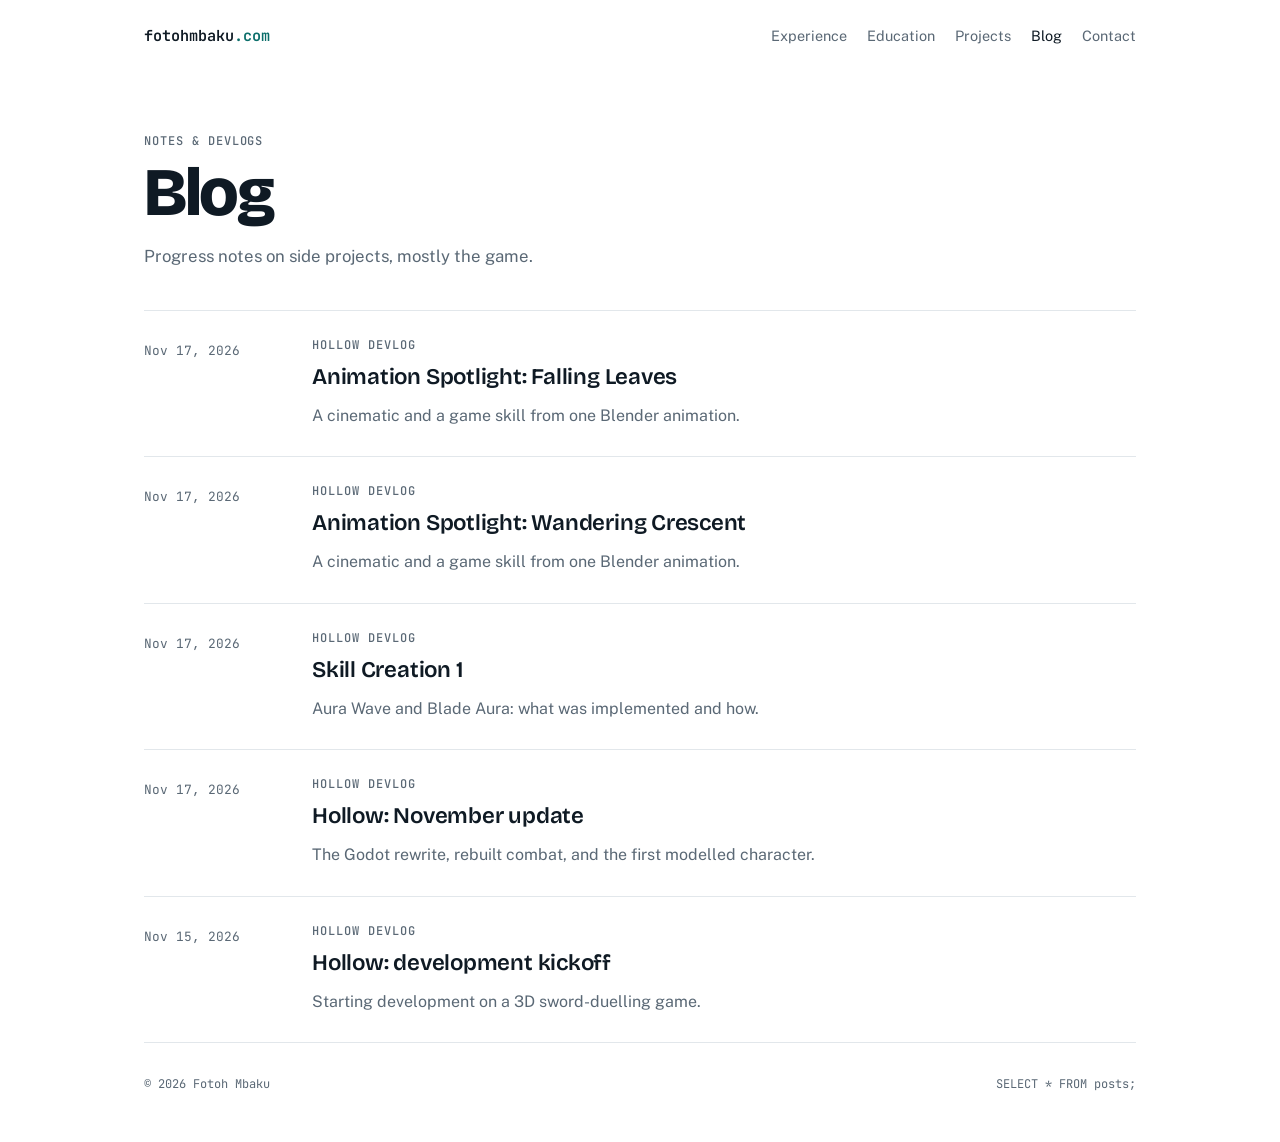
==== blog/index.html @ 0cb9be83 "Add the Animation Spotlight: Falling Leaves post" ====
<!doctype html>
<html lang="en">
<head>
<meta charset="utf-8">
<meta name="viewport" content="width=device-width, initial-scale=1, viewport-fit=cover">
<title>Blog | Fotoh Mbaku</title>
<meta name="description" content="Notes and devlogs by Fotoh Mbaku, including progress on HOLLOW — Path of the Sword.">
<link rel="canonical" href="https://fotohmbaku.com/blog/">
<meta name="author" content="Fotoh Mbaku">
<meta property="og:type" content="website">
<meta property="og:title" content="Blog | Fotoh Mbaku">
<meta property="og:description" content="Notes and devlogs by Fotoh Mbaku.">
<meta property="og:url" content="https://fotohmbaku.com/blog/">
<meta property="og:image" content="https://fotohmbaku.com/blog/share.jpg">
<meta property="og:image:secure_url" content="https://fotohmbaku.com/blog/share.jpg">
<meta property="og:image:type" content="image/jpeg">
<meta property="og:image:width" content="1200">
<meta property="og:image:height" content="630">
<meta property="og:image:alt" content="The Hollow Swordsman, a toon-shaded character from HOLLOW">
<meta property="og:site_name" content="Fotoh Mbaku">
<meta name="twitter:card" content="summary_large_image">
<meta name="twitter:image" content="https://fotohmbaku.com/blog/share.jpg">
<meta name="twitter:image:alt" content="The Hollow Swordsman, a toon-shaded character from HOLLOW">
<link rel="preconnect" href="https://fonts.googleapis.com">
<link rel="preconnect" href="https://fonts.gstatic.com" crossorigin>
<link rel="stylesheet" href="https://fonts.googleapis.com/css2?family=Bricolage+Grotesque:opsz,wght@12..96,400;12..96,600;12..96,800&family=Public+Sans:wght@400;500;600&family=JetBrains+Mono:wght@400;500&display=swap">
<link rel="stylesheet" href="/blog/blog.css">
</head>
<body>
<div class="wrap">
  <header class="top">
    <a class="mark" href="/">fotohmbaku<span>.com</span></a>
    <nav aria-label="Pages">
      <a href="/#experience">Experience</a>
      <a href="/#education">Education</a>
      <a href="/projects/">Projects</a>
      <a href="/blog/" aria-current="page">Blog</a>
      <a href="/#contact">Contact</a>
    </nav>
  </header>

  <section class="intro">
    <div class="label">Notes &amp; devlogs</div>
    <h1>Blog</h1>
    <p>Progress notes on side projects, mostly the game.</p>
  </section>

  <ul class="posts">
    <li>
      <time datetime="2026-11-17">Nov 17, 2026</time>
      <div>
        <div class="label">Hollow devlog</div>
        <h2 style="margin-top:0.5rem"><a href="/blog/falling-leaves/">Animation Spotlight: Falling Leaves</a></h2>
        <p>A cinematic and a game skill from one Blender animation.</p>
      </div>
    </li>
    <li>
      <time datetime="2026-11-17">Nov 17, 2026</time>
      <div>
        <div class="label">Hollow devlog</div>
        <h2 style="margin-top:0.5rem"><a href="/blog/wandering-crescent/">Animation Spotlight: Wandering Crescent</a></h2>
        <p>A cinematic and a game skill from one Blender animation.</p>
      </div>
    </li>
    <li>
      <time datetime="2026-11-17">Nov 17, 2026</time>
      <div>
        <div class="label">Hollow devlog</div>
        <h2 style="margin-top:0.5rem"><a href="/blog/skill-creation-1/">Skill Creation 1</a></h2>
        <p>Aura Wave and Blade Aura: what was implemented and how.</p>
      </div>
    </li>
    <li>
      <time datetime="2026-11-17">Nov 17, 2026</time>
      <div>
        <div class="label">Hollow devlog</div>
        <h2 style="margin-top:0.5rem"><a href="/blog/hollow-devlog-rebuilding-the-sword/">Hollow: November update</a></h2>
        <p>The Godot rewrite, rebuilt combat, and the first modelled character.</p>
      </div>
    </li>
    <li>
      <time datetime="2026-11-15">Nov 15, 2026</time>
      <div>
        <div class="label">Hollow devlog</div>
        <h2 style="margin-top:0.5rem"><a href="/blog/hollow-development-kickoff/">Hollow: development kickoff</a></h2>
        <p>Starting development on a 3D sword-duelling game.</p>
      </div>
    </li>
  </ul>

  <footer>
    <span>© <span id="yr">2026</span> Fotoh Mbaku</span>
    <span>SELECT * FROM posts;</span>
  </footer>
</div>
<script>document.getElementById("yr").textContent = new Date().getFullYear();</script>
</body>
</html>
---- blog/blog.css ----
/* Shared by the blog index and posts: the same tokens and header as the rest of the site (white theme only). */
:root {
  --bg: #ffffff;
  --surface: #ffffff;
  --fg: #0f1a24;
  --muted: #5a6875;
  --line: #e2e7eb;
  --accent: #0b6e6a;
  --accent-soft: #d3ebe8;
  color-scheme: light;
  --font-display: "Bricolage Grotesque", "Avenir Next", "Segoe UI", sans-serif;
  --font-body: "Public Sans", "Helvetica Neue", Arial, sans-serif;
  --font-mono: "JetBrains Mono", ui-monospace, "SF Mono", Menlo, monospace;
}
* { box-sizing: border-box; }
body { margin: 0; background: var(--bg); color: var(--fg); font: 400 1rem/1.6 var(--font-body); -webkit-font-smoothing: antialiased; }
img, video { max-width: 100%; }
.wrap {
  max-width: 64rem; margin: 0 auto;
  padding-left: max(16px, env(safe-area-inset-left, 0px));
  padding-right: max(16px, env(safe-area-inset-right, 0px));
}
a { color: var(--accent); text-underline-offset: 3px; }
a:focus-visible { outline: 2px solid var(--accent); outline-offset: 3px; border-radius: 4px; }
h1, h2, h3 { font-family: var(--font-display); text-wrap: balance; margin: 0; }
.label { font: 500 0.75rem/1 var(--font-mono); letter-spacing: 0.08em; text-transform: uppercase; color: var(--muted); }

/* Header */
.top { padding-block: 1.5rem; display: flex; justify-content: space-between; align-items: center; gap: 1rem; flex-wrap: wrap; }
.mark { font: 600 0.95rem/1 var(--font-mono); color: var(--fg); text-decoration: none; }
.mark span { color: var(--accent); }
.top nav { display: flex; gap: 1.25rem; flex-wrap: wrap; }
.top nav a { color: var(--muted); text-decoration: none; font-size: 0.9rem; }
.top nav a:hover, .top nav a[aria-current="page"] { color: var(--fg); }

.intro { padding-block: clamp(2rem, 6vw, 4rem) clamp(1.5rem, 4vw, 2.5rem); border-bottom: 1px solid var(--line); }
.intro h1 { font-size: clamp(2.5rem, 7vw, 4.25rem); font-weight: 800; line-height: 1; letter-spacing: -0.035em; margin-top: 0.75rem; }
.intro p { max-width: 38rem; color: var(--muted); margin: 1rem 0 0; font-size: 1.05rem; }

/* Index: list of posts */
.posts { list-style: none; margin: 0; padding: 0; }
.posts li { display: grid; grid-template-columns: 9rem minmax(0, 1fr); gap: 1.5rem; padding-block: 1.75rem; border-bottom: 1px solid var(--line); }
.posts time { font: 400 0.8rem/1.9 var(--font-mono); color: var(--muted); font-variant-numeric: tabular-nums; }
.posts h2 { font-size: 1.4rem; font-weight: 600; letter-spacing: -0.01em; }
.posts h2 a { color: var(--fg); text-decoration: none; }
.posts h2 a:hover { color: var(--accent); }
.posts p { margin: 0.5rem 0 0; color: var(--muted); max-width: 40rem; }

/* Post */
.post-head { padding-block: clamp(2rem, 6vw, 4rem) clamp(1.5rem, 4vw, 2.5rem); border-bottom: 1px solid var(--line); }
.post-head h1 { font-size: clamp(2.1rem, 6vw, 3.5rem); font-weight: 800; line-height: 1.05; letter-spacing: -0.03em; margin-top: 0.75rem; max-width: 46rem; }
.post-head .dek { max-width: 40rem; color: var(--muted); margin: 1rem 0 0; font-size: 1.1rem; }
.post-head .meta { margin-top: 1.25rem; font: 400 0.8rem/1.5 var(--font-mono); color: var(--muted); }
.prose { max-width: 42rem; padding-block: 2rem 3rem; font-size: 1.05rem; }
.prose h2 { font-size: clamp(1.4rem, 3vw, 1.75rem); font-weight: 600; letter-spacing: -0.015em; margin: 2.75rem 0 0; }
.prose p, .prose ul { margin: 1rem 0 0; }
.prose li + li { margin-top: 0.4rem; }
.prose b { font-weight: 600; }
.media { margin: 2rem 0 0; }
.media video, .media img { display: block; width: 100%; height: auto; border-radius: 14px; border: 1px solid var(--line); background: #f5f0e8; }
.media.narrow { max-width: 22rem; }
.media figcaption { margin-top: 0.6rem; color: var(--muted); font: 400 0.75rem/1.5 var(--font-mono); }
.post-foot { border-top: 1px solid var(--line); padding-block: 1.5rem; display: flex; gap: 1.25rem; flex-wrap: wrap; font-size: 0.95rem; }

footer { padding-block: 2rem 3rem; color: var(--muted); font: 400 0.75rem/1.6 var(--font-mono); display: flex; justify-content: space-between; gap: 1rem; flex-wrap: wrap; }

@media (max-width: 720px) {
  .posts li { grid-template-columns: 1fr; gap: 0.25rem; }
}
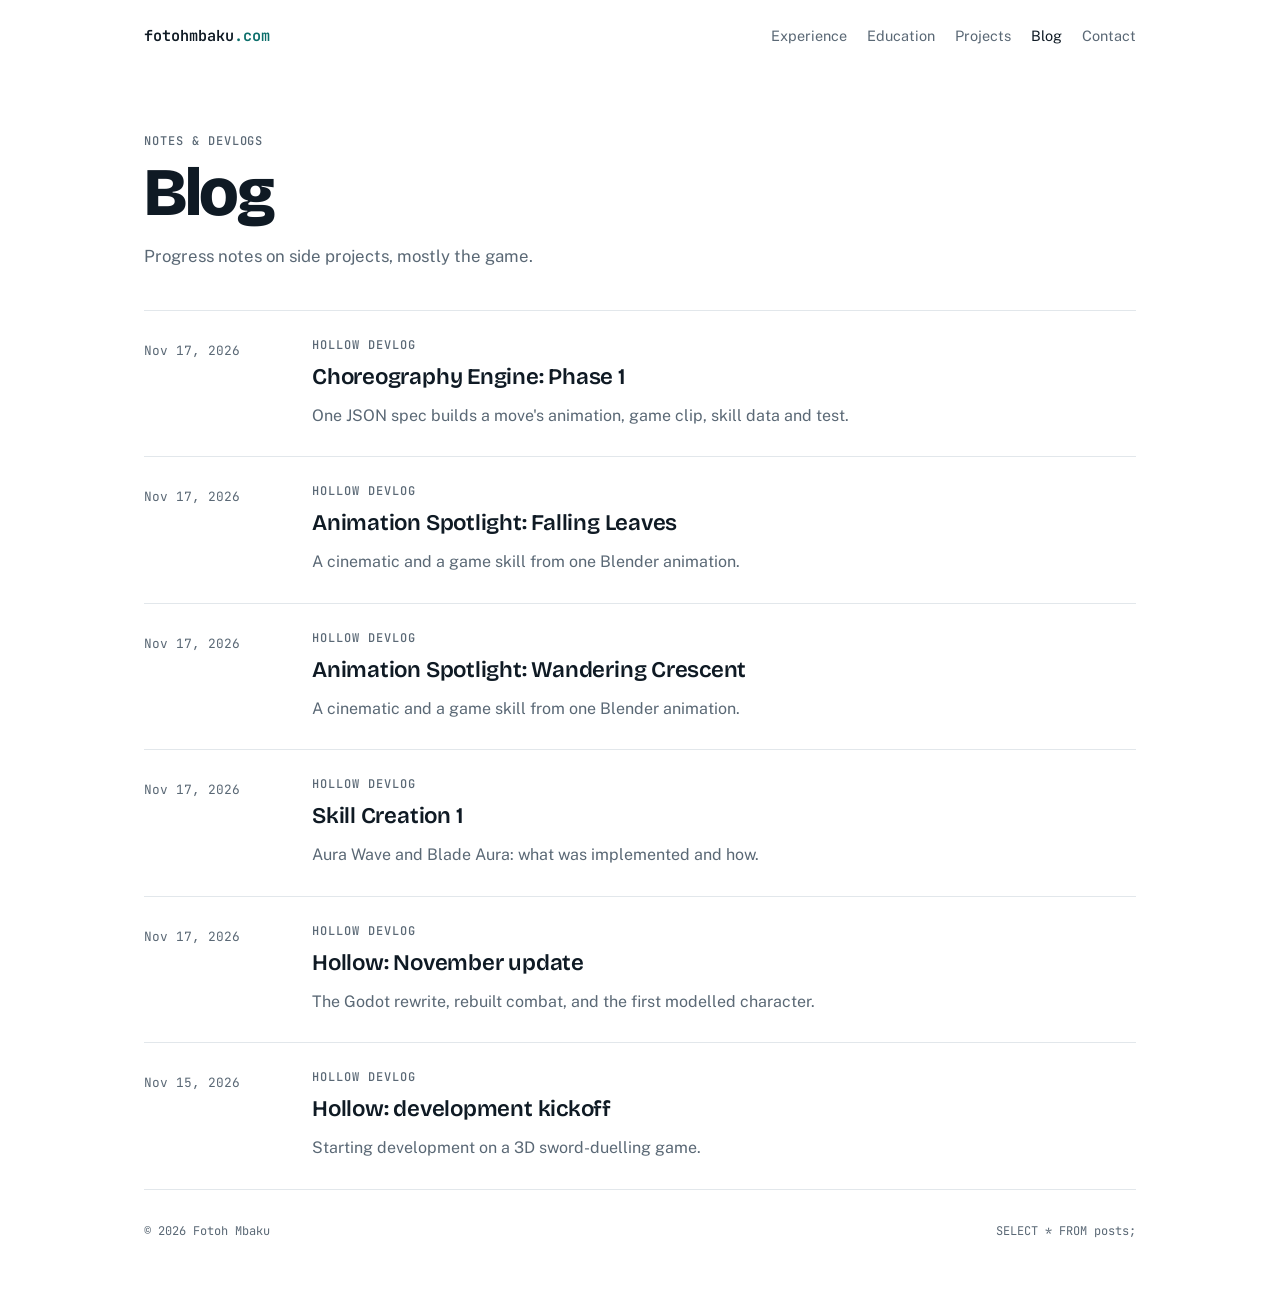
==== commit 76b8d4d7: "Add the Choreography Engine: Phase 1 post" ====
--- a/blog/index.html
+++ b/blog/index.html
@@ -50,6 +50,14 @@
       <time datetime="2026-11-17">Nov 17, 2026</time>
       <div>
         <div class="label">Hollow devlog</div>
+        <h2 style="margin-top:0.5rem"><a href="/blog/choreography-engine-1/">Choreography Engine: Phase 1</a></h2>
+        <p>One JSON spec builds a move's animation, game clip, skill data and test.</p>
+      </div>
+    </li>
+    <li>
+      <time datetime="2026-11-17">Nov 17, 2026</time>
+      <div>
+        <div class="label">Hollow devlog</div>
         <h2 style="margin-top:0.5rem"><a href="/blog/falling-leaves/">Animation Spotlight: Falling Leaves</a></h2>
         <p>A cinematic and a game skill from one Blender animation.</p>
       </div>
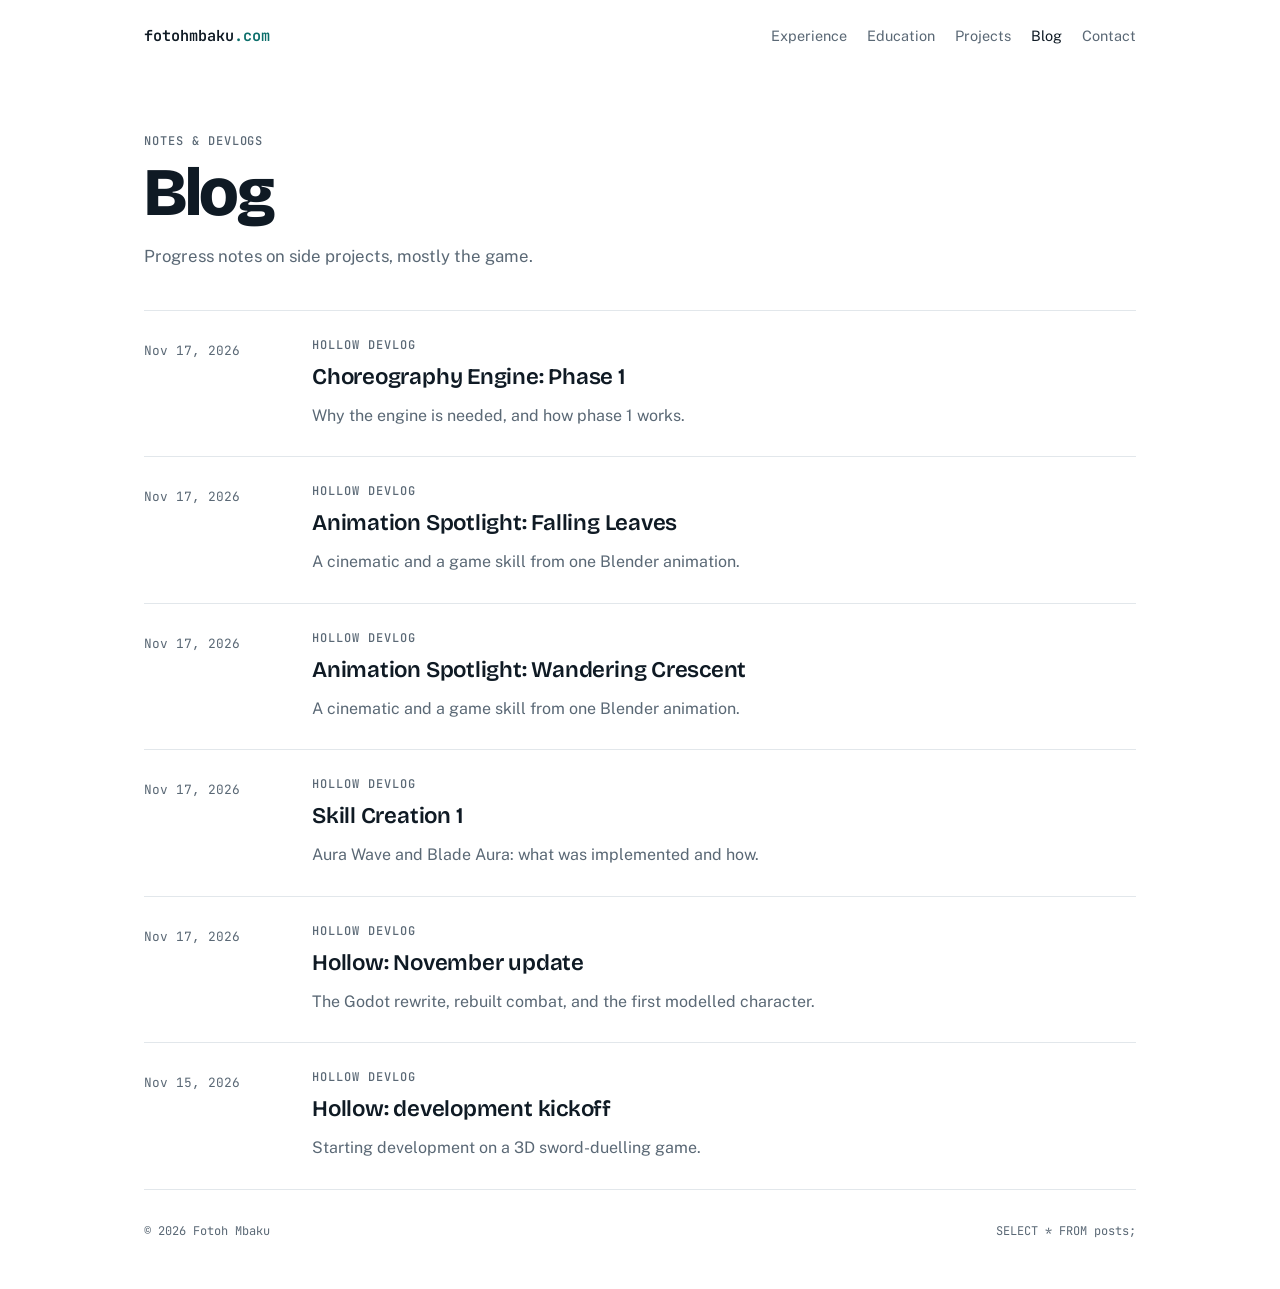
==== commit f0843419: "Restructure the Choreography Engine post: why, then how" ====
--- a/blog/index.html
+++ b/blog/index.html
@@ -51,7 +51,7 @@
       <div>
         <div class="label">Hollow devlog</div>
         <h2 style="margin-top:0.5rem"><a href="/blog/choreography-engine-1/">Choreography Engine: Phase 1</a></h2>
-        <p>One JSON spec builds a move's animation, game clip, skill data and test.</p>
+        <p>Why the engine is needed, and how phase 1 works.</p>
       </div>
     </li>
     <li>
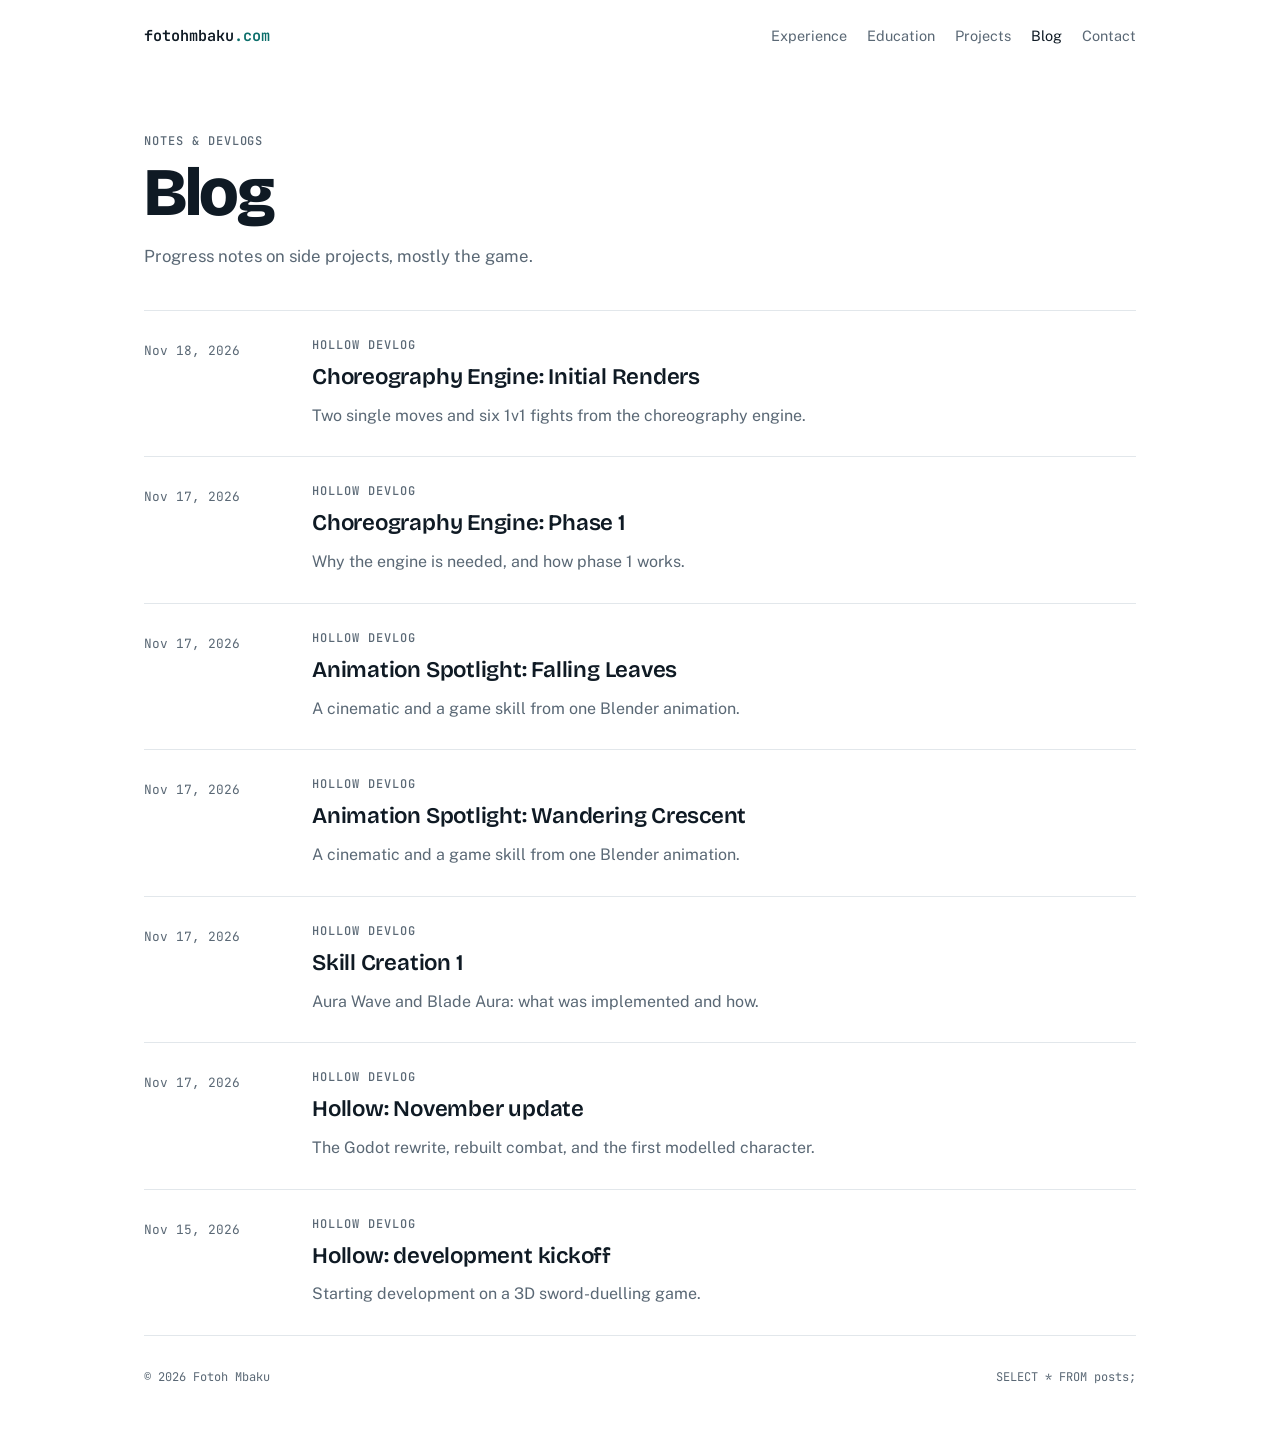
==== commit 74f97e8a: "Add the Choreography Engine: Initial Renders post" ====
--- a/blog/index.html
+++ b/blog/index.html
@@ -46,6 +46,14 @@
   </section>
 
   <ul class="posts">
+    <li>
+      <time datetime="2026-11-18">Nov 18, 2026</time>
+      <div>
+        <div class="label">Hollow devlog</div>
+        <h2 style="margin-top:0.5rem"><a href="/blog/choreography-initial-renders/">Choreography Engine: Initial Renders</a></h2>
+        <p>Two single moves and six 1v1 fights from the choreography engine.</p>
+      </div>
+    </li>
     <li>
       <time datetime="2026-11-17">Nov 17, 2026</time>
       <div>
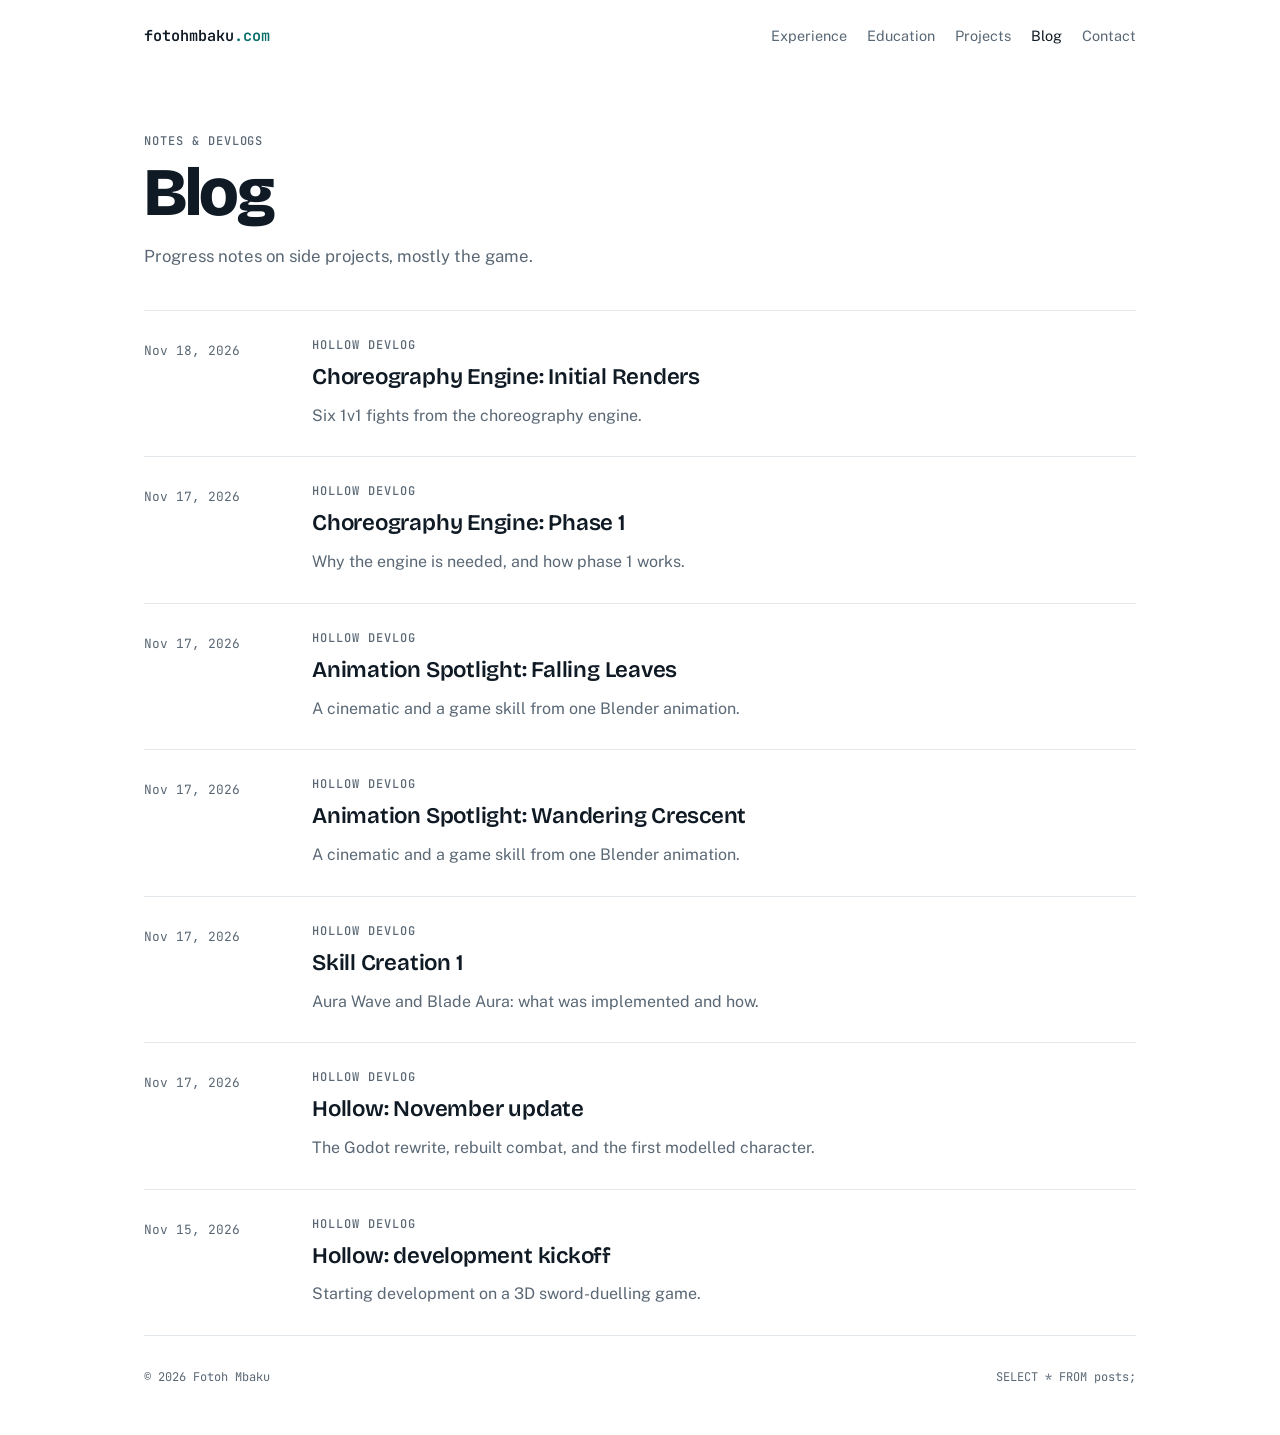
==== commit 616f6fa7: "Drop the Descending Heron and Crossing Rain videos from Initial Renders" ====
--- a/blog/index.html
+++ b/blog/index.html
@@ -51,7 +51,7 @@
       <div>
         <div class="label">Hollow devlog</div>
         <h2 style="margin-top:0.5rem"><a href="/blog/choreography-initial-renders/">Choreography Engine: Initial Renders</a></h2>
-        <p>Two single moves and six 1v1 fights from the choreography engine.</p>
+        <p>Six 1v1 fights from the choreography engine.</p>
       </div>
     </li>
     <li>
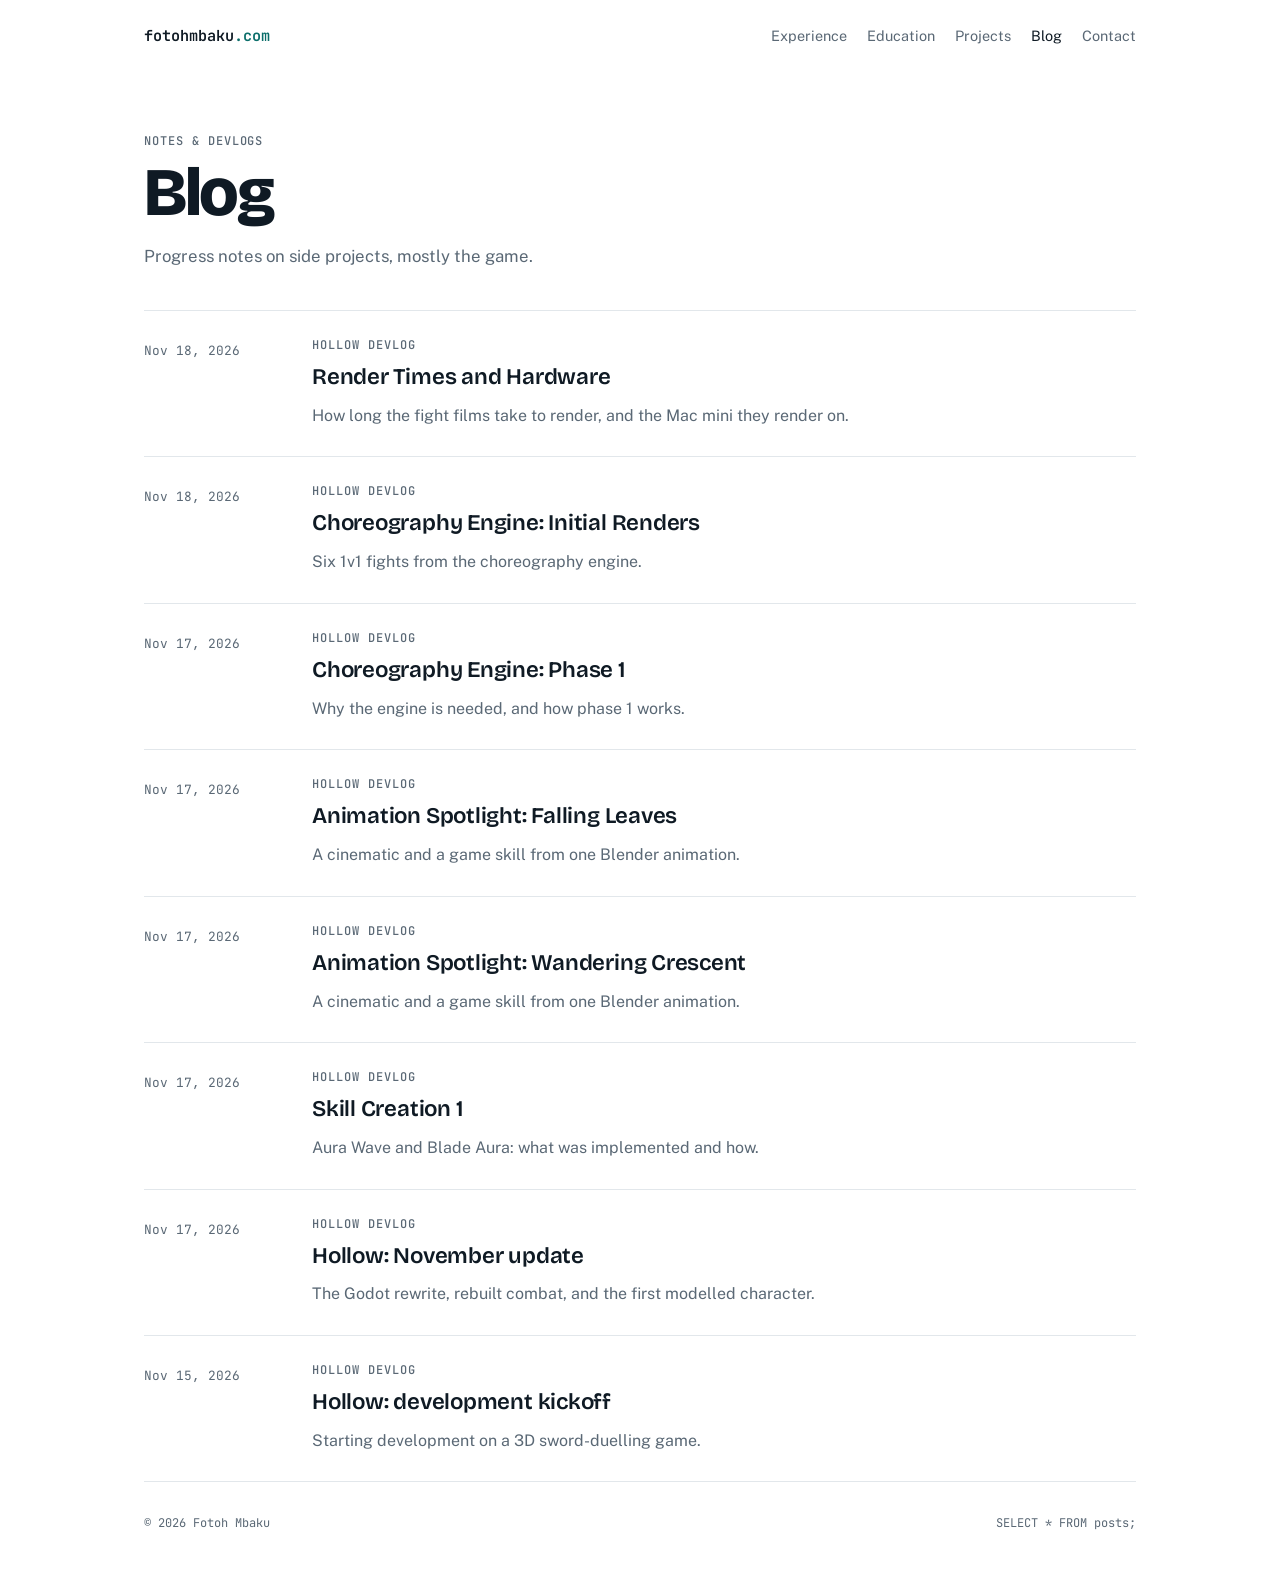
==== commit 6d6f604a: "Add the Render Times and Hardware post" ====
--- a/blog/index.html
+++ b/blog/index.html
@@ -46,6 +46,14 @@
   </section>
 
   <ul class="posts">
+    <li>
+      <time datetime="2026-11-18">Nov 18, 2026</time>
+      <div>
+        <div class="label">Hollow devlog</div>
+        <h2 style="margin-top:0.5rem"><a href="/blog/render-times/">Render Times and Hardware</a></h2>
+        <p>How long the fight films take to render, and the Mac mini they render on.</p>
+      </div>
+    </li>
     <li>
       <time datetime="2026-11-18">Nov 18, 2026</time>
       <div>
--- a/blog/blog.css
+++ b/blog/blog.css
@@ -67,3 +67,11 @@
 @media (max-width: 720px) {
   .posts li { grid-template-columns: 1fr; gap: 0.25rem; }
 }
+
+/* Tables in posts */
+.prose .table { overflow-x: auto; margin-top: 1rem; border: 1px solid var(--line); border-radius: 10px; }
+.prose table { border-collapse: collapse; width: 100%; font-size: 0.95rem; }
+.prose th, .prose td { padding: 0.5rem 0.75rem; text-align: left; border-bottom: 1px solid var(--line); }
+.prose tbody tr:last-child th, .prose tbody tr:last-child td { border-bottom: 0; }
+.prose thead th { font: 500 0.72rem/1.3 var(--font-mono); letter-spacing: 0.04em; text-transform: uppercase; color: var(--muted); }
+.prose td { font-variant-numeric: tabular-nums; }
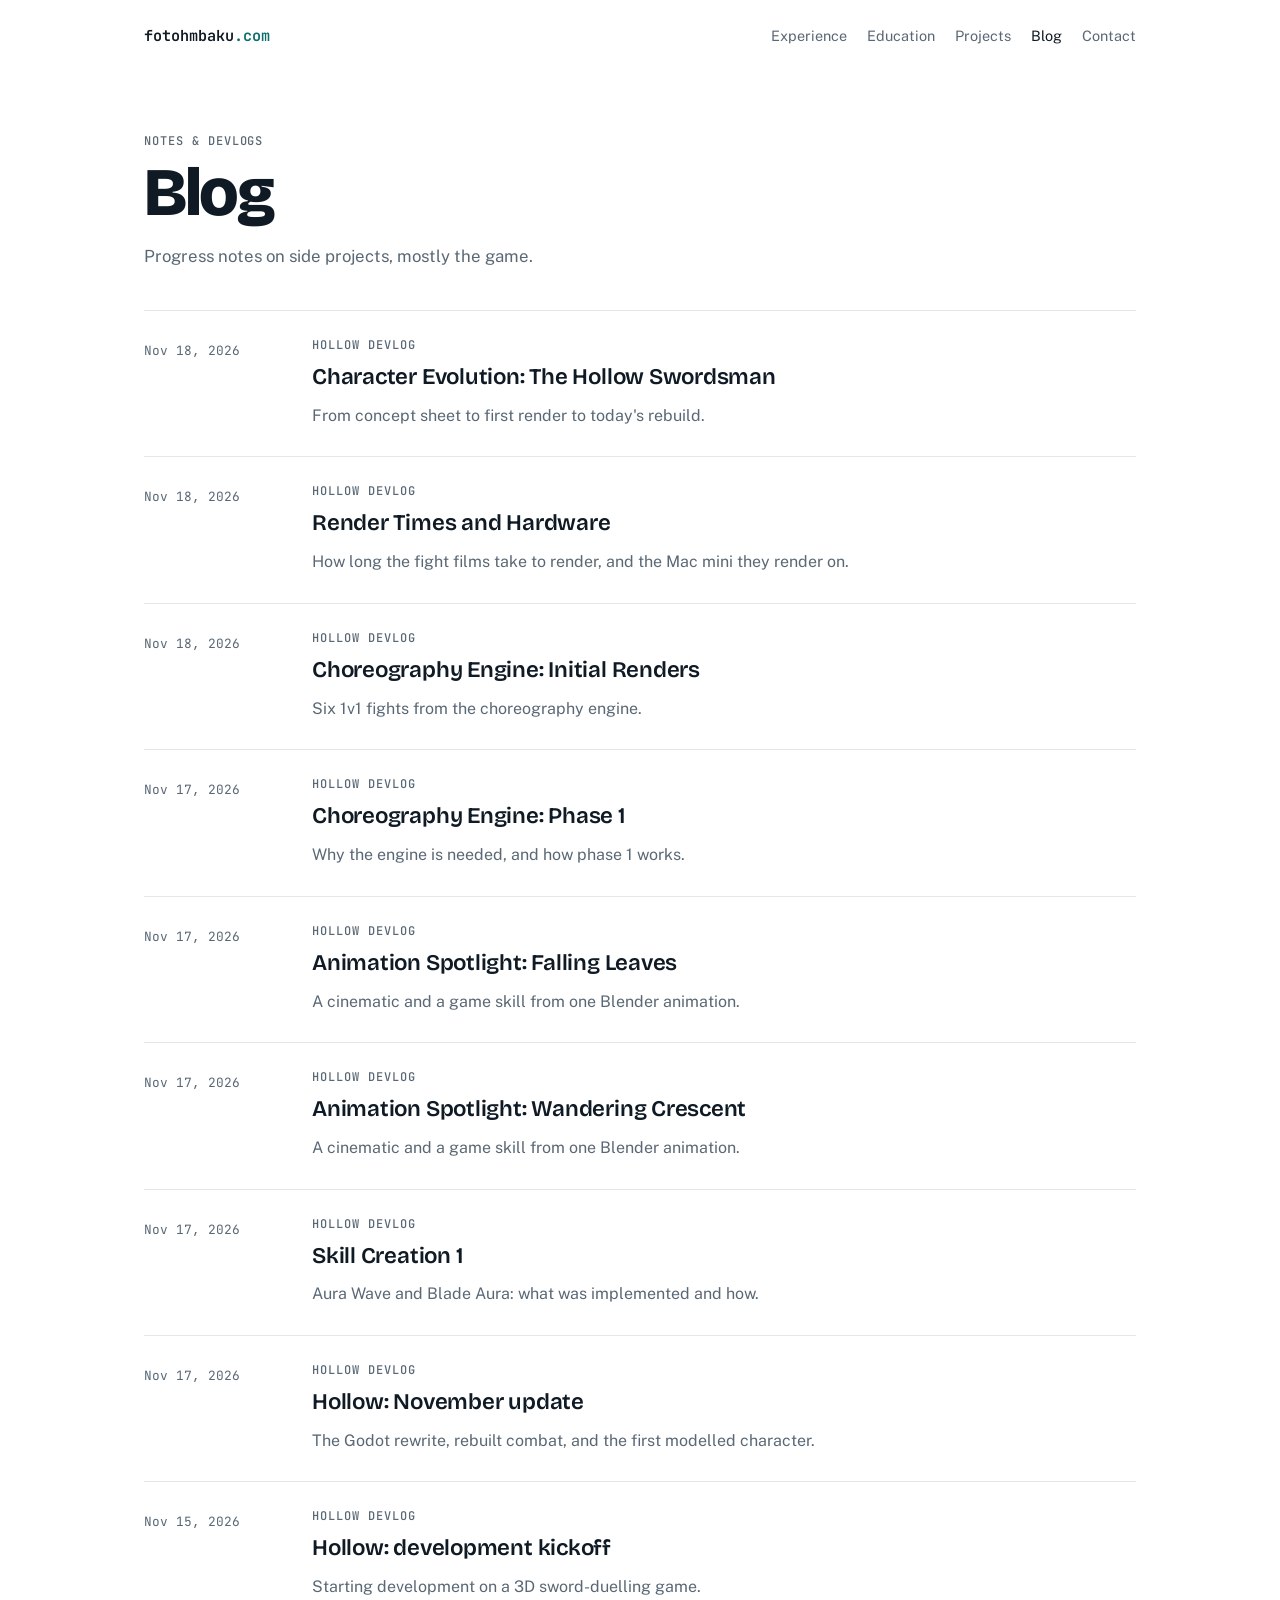
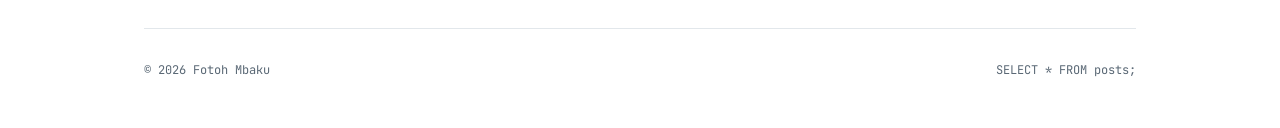
==== commit c8e4b888: "Add the Character Evolution: The Hollow Swordsman post" ====
--- a/blog/index.html
+++ b/blog/index.html
@@ -46,6 +46,14 @@
   </section>
 
   <ul class="posts">
+    <li>
+      <time datetime="2026-11-18">Nov 18, 2026</time>
+      <div>
+        <div class="label">Hollow devlog</div>
+        <h2 style="margin-top:0.5rem"><a href="/blog/swordsman-evolution/">Character Evolution: The Hollow Swordsman</a></h2>
+        <p>From concept sheet to first render to today's rebuild.</p>
+      </div>
+    </li>
     <li>
       <time datetime="2026-11-18">Nov 18, 2026</time>
       <div>
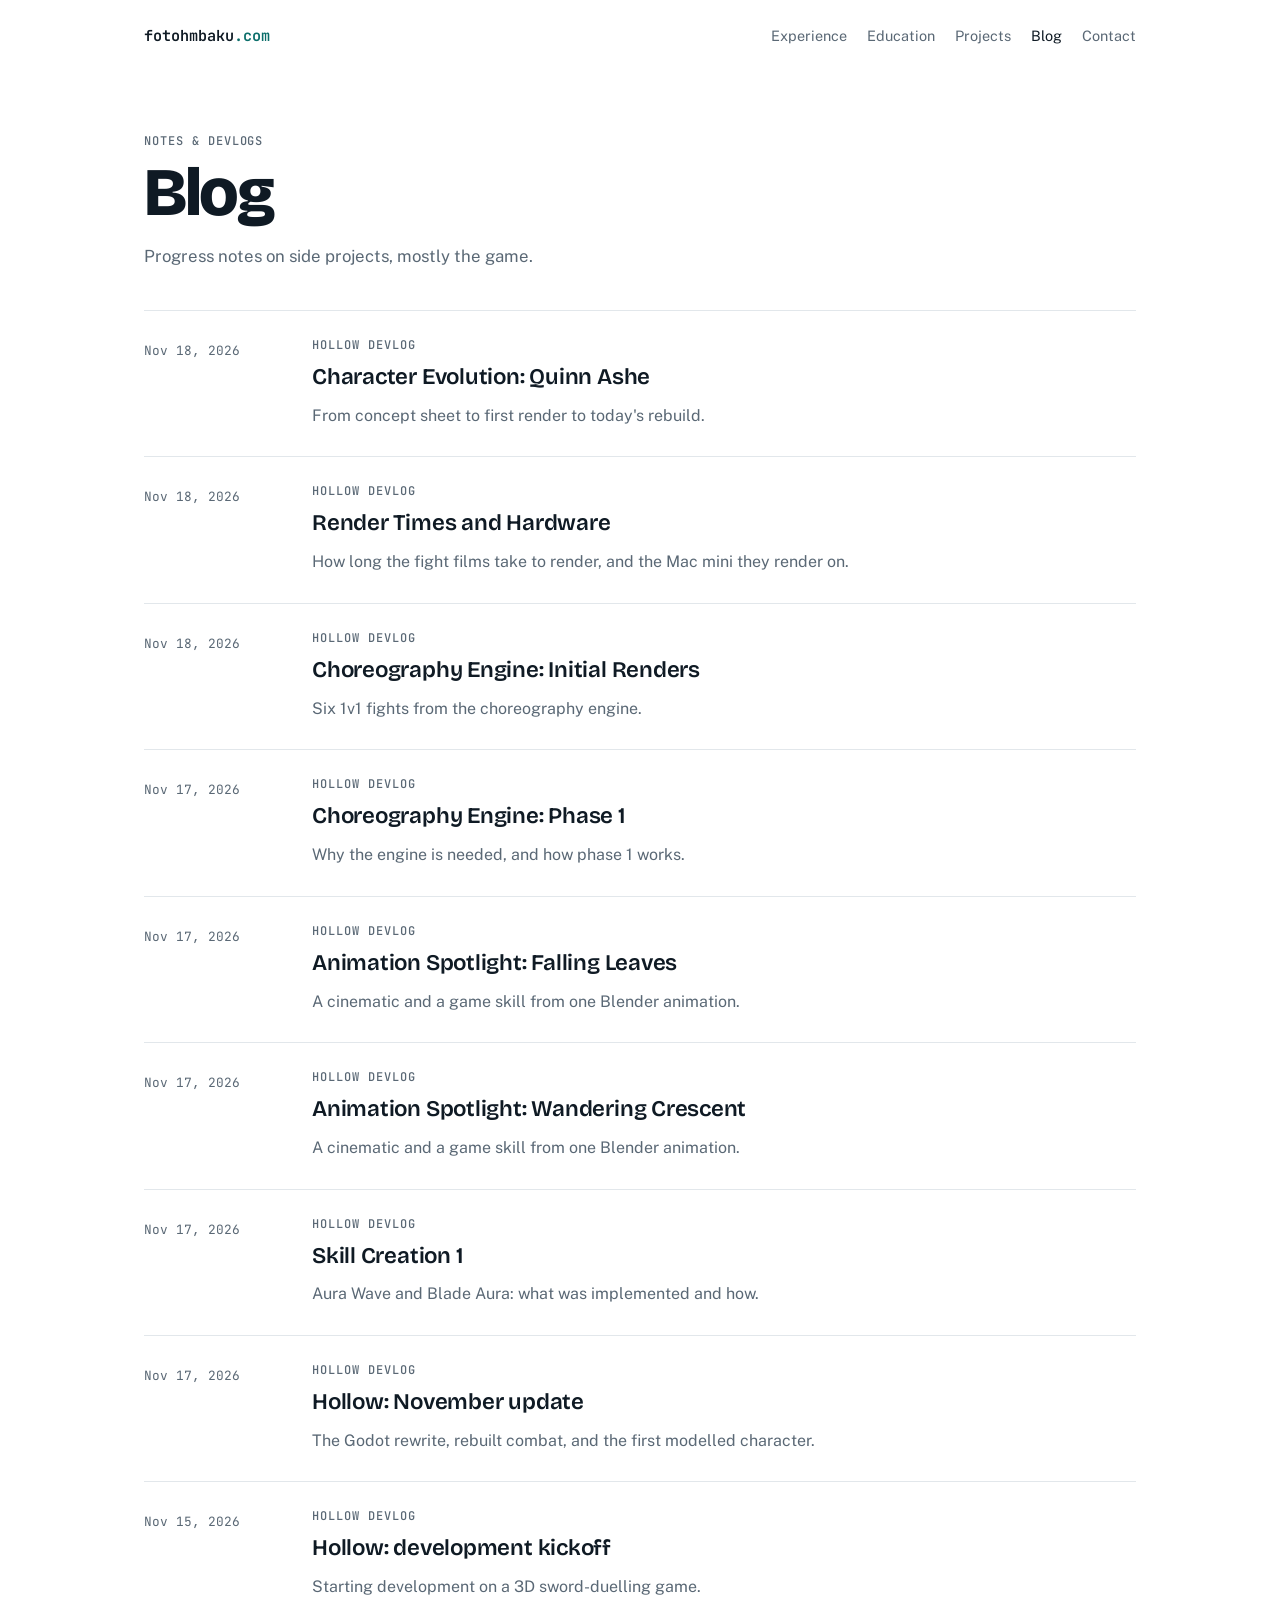
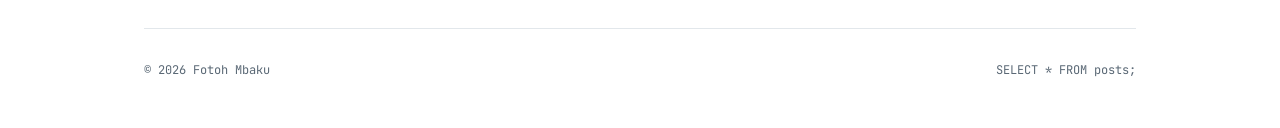
==== commit c21e200c: "Refocus the character evolution post on Quinn Ashe" ====
--- a/blog/index.html
+++ b/blog/index.html
@@ -50,7 +50,7 @@
       <time datetime="2026-11-18">Nov 18, 2026</time>
       <div>
         <div class="label">Hollow devlog</div>
-        <h2 style="margin-top:0.5rem"><a href="/blog/swordsman-evolution/">Character Evolution: The Hollow Swordsman</a></h2>
+        <h2 style="margin-top:0.5rem"><a href="/blog/ashe-evolution/">Character Evolution: Quinn Ashe</a></h2>
         <p>From concept sheet to first render to today's rebuild.</p>
       </div>
     </li>
